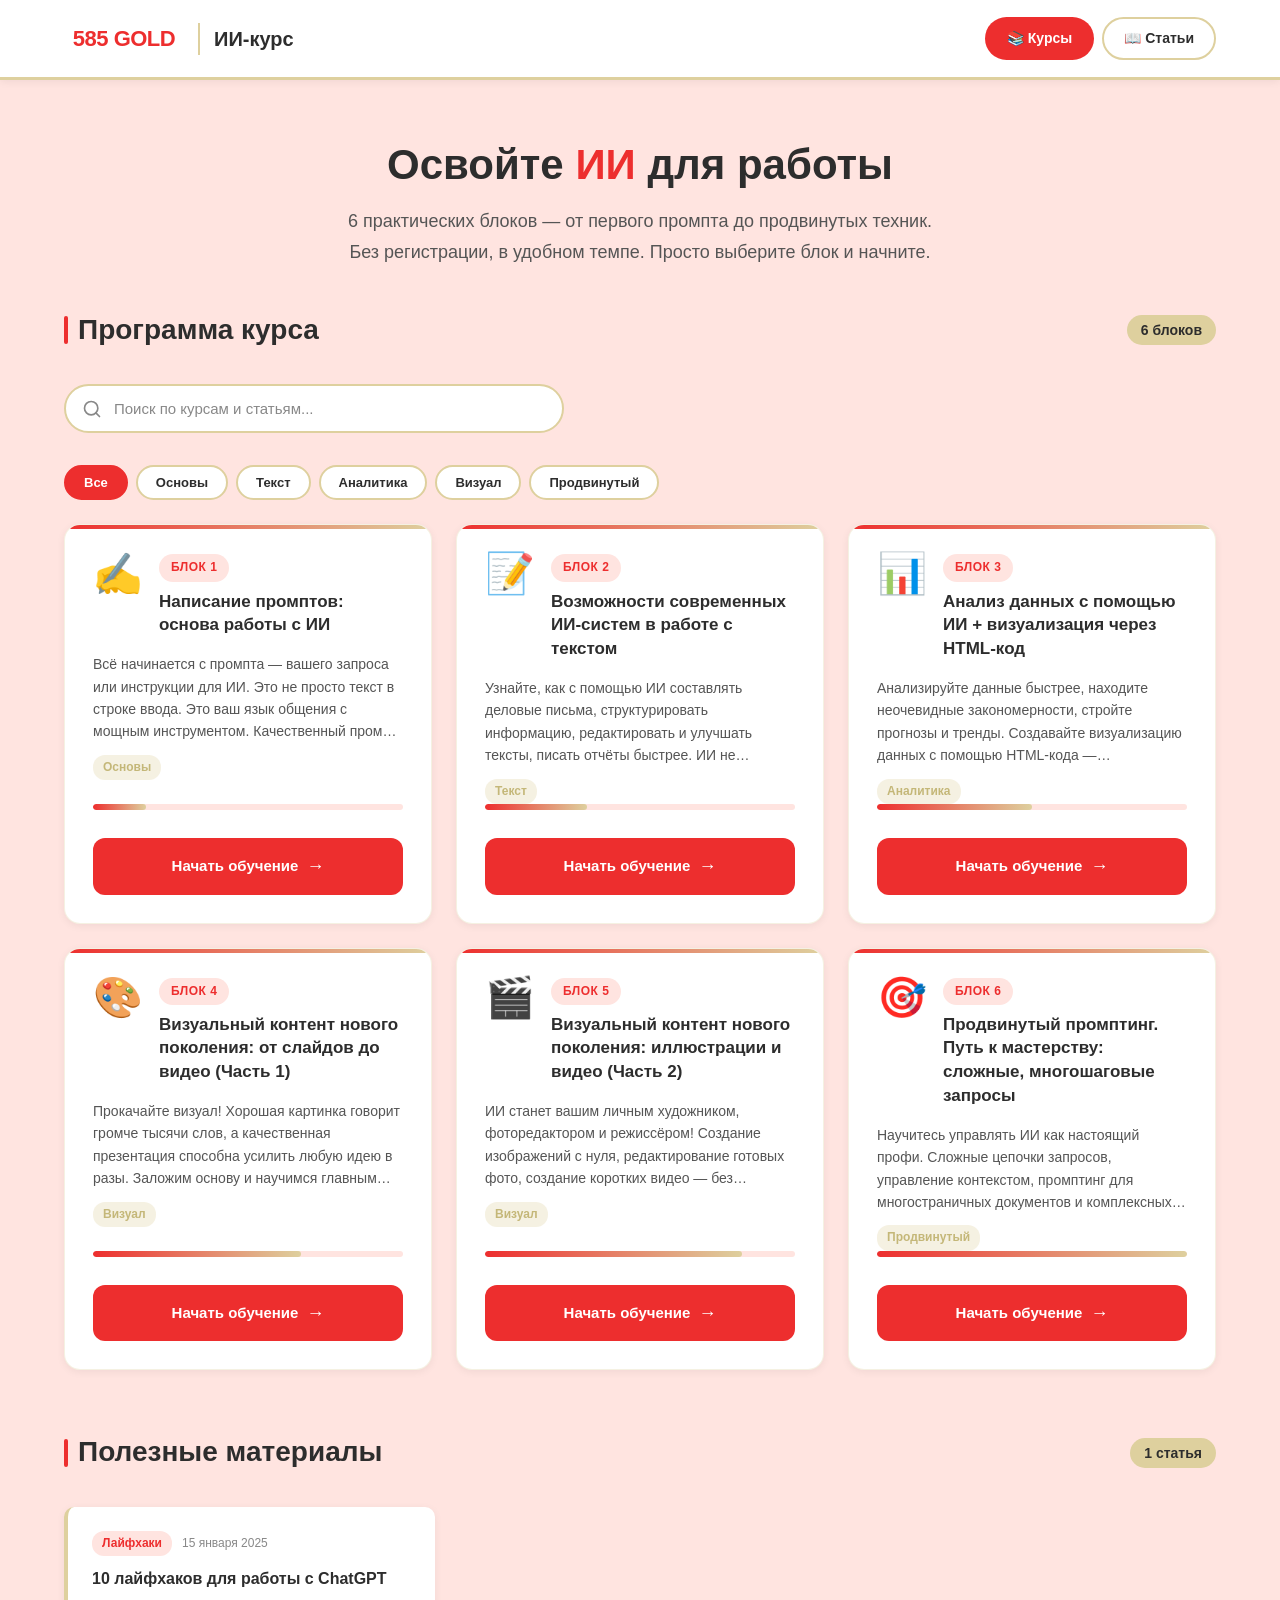
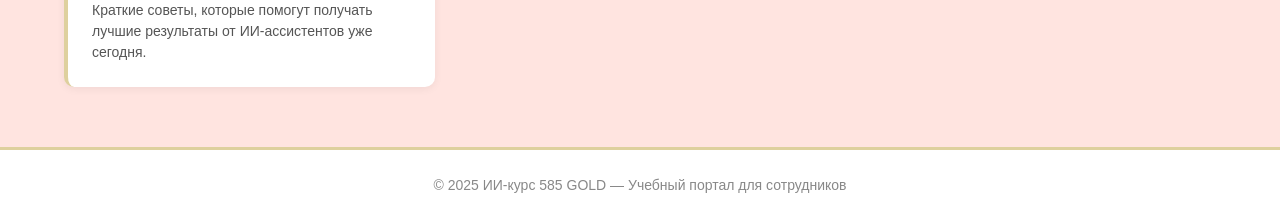
==== index.html @ 1e8fe243 "Add files via upload" ====
<!DOCTYPE html>
<html lang="ru">
<head>
    <meta charset="UTF-8">
    <meta name="viewport" content="width=device-width, initial-scale=1.0">
    <title>ИИ-курс 585 GOLD — Учебный портал</title>
    <meta name="description" content="Учебный портал по работе с ИИ для сотрудников 585 GOLD">
    <link rel="stylesheet" href="style.css">
    <link rel="icon" href="data:image/svg+xml,<svg xmlns=%22http://www.w3.org/2000/svg%22 viewBox=%220 0 100 100%22><text y=%22.9em%22 font-size=%2290%22>⭐</text></svg>">
</head>
<body>

    <header class="header">
        <div class="header-inner">
            <a href="index.html" class="logo-link">
                <div class="logo-placeholder">
                    <!-- Замени строку ниже на: <img src="assets/logo.svg" alt="585 GOLD" class="logo-img"> -->
                    <span class="logo-text-fallback">585 GOLD</span>
                </div>
                <span class="portal-title">ИИ-курс</span>
            </a>
            <nav class="header-nav">
                <a href="#courses" class="nav-btn nav-btn-courses">📚 Курсы</a>
                <a href="#articles" class="nav-btn nav-btn-articles">📖 Статьи</a>
            </nav>
        </div>
    </header>

    <section class="hero">
        <h1>Освойте <span class="accent">ИИ</span> для работы</h1>
        <p>6 практических блоков — от первого промпта до продвинутых техник. Без регистрации, в удобном темпе. Просто выберите блок и начните.</p>
    </section>

    <section class="section scroll-anchor" id="courses">
        <div class="section-header">
            <h2 class="section-title">Программа курса</h2>
            <span class="section-badge" id="coursesCount">6 блоков</span>
        </div>

        <div class="search-bar">
            <input type="text" class="search-input" id="searchInput" placeholder="Поиск по курсам и статьям..." autocomplete="off">
        </div>

        <div class="filter-buttons" id="filterButtons">
            <button class="filter-btn active" data-filter="all">Все</button>
            <button class="filter-btn" data-filter="Основы">Основы</button>
            <button class="filter-btn" data-filter="Текст">Текст</button>
            <button class="filter-btn" data-filter="Аналитика">Аналитика</button>
            <button class="filter-btn" data-filter="Визуал">Визуал</button>
            <button class="filter-btn" data-filter="Продвинутый">Продвинутый</button>
        </div>

        <div class="courses-grid" id="coursesGrid"></div>

        <div class="empty-state hidden" id="coursesEmpty">
            <div class="empty-state-icon">🔍</div>
            <p>Ничего не найдено. Попробуйте другой запрос.</p>
        </div>
    </section>

    <section class="section scroll-anchor" id="articles">
        <div class="section-header">
            <h2 class="section-title">Полезные материалы</h2>
            <span class="section-badge" id="articlesCount">0 статей</span>
        </div>

        <div class="articles-grid" id="articlesGrid"></div>

        <div class="empty-state" id="articlesEmpty">
            <div class="empty-state-icon">📖</div>
            <p>Скоро здесь появятся полезные статьи и материалы.</p>
        </div>
    </section>

    <footer class="footer">
        <div class="footer-inner">
            <p>© 2025 ИИ-курс 585 GOLD — Учебный портал для сотрудников</p>
        </div>
    </footer>

    <script src="script.js"></script>
</body>
</html>
---- style.css ----
:root {
    --accent: #ED2E2E;
    --accent-hover: #d42525;
    --bg-pink: #FFE4E0;
    --bg-pink-light: #FFF0EE;
    --gold: #DED09E;
    --gold-dark: #C4B778;
    --white: #FFFFFF;
    --text-dark: #2D2D2D;
    --text-medium: #555555;
    --text-light: #888888;
    --shadow-sm: 0 2px 8px rgba(0,0,0,0.06);
    --shadow-md: 0 4px 20px rgba(0,0,0,0.1);
    --shadow-lg: 0 8px 40px rgba(0,0,0,0.12);
    --radius: 16px;
    --radius-sm: 10px;
    --transition: 0.3s cubic-bezier(0.25, 0.46, 0.45, 0.94);
}

*, *::before, *::after { margin: 0; padding: 0; box-sizing: border-box; }
html { scroll-behavior: smooth; }

body {
    font-family: 'Segoe UI', -apple-system, BlinkMacSystemFont, 'Roboto', 'Helvetica Neue', Arial, sans-serif;
    background-color: var(--bg-pink);
    color: var(--text-dark);
    line-height: 1.6;
    min-height: 100vh;
}

/* === ШАПКА === */
.header {
    background: var(--white);
    border-bottom: 3px solid var(--gold);
    position: sticky;
    top: 0;
    z-index: 100;
    box-shadow: var(--shadow-sm);
}
.header-inner {
    max-width: 1200px;
    margin: 0 auto;
    padding: 16px 24px;
    display: flex;
    align-items: center;
    justify-content: space-between;
}
.logo-link {
    display: flex;
    align-items: center;
    gap: 14px;
    text-decoration: none;
    color: var(--text-dark);
}
.logo-placeholder {
    width: 120px;
    height: 45px;
    display: flex;
    align-items: center;
    justify-content: center;
}
.logo-img { max-width: 120px; max-height: 45px; object-fit: contain; }
.logo-text-fallback { font-size: 22px; font-weight: 800; color: var(--accent); letter-spacing: -0.5px; }
.portal-title {
    font-size: 20px;
    font-weight: 700;
    color: var(--text-dark);
    border-left: 2px solid var(--gold);
    padding-left: 14px;
}
.header-nav { display: flex; gap: 8px; }
.nav-btn {
    padding: 8px 20px;
    border-radius: 25px;
    text-decoration: none;
    font-size: 14px;
    font-weight: 600;
    transition: var(--transition);
    border: 2px solid transparent;
}
.nav-btn-courses { background: var(--accent); color: var(--white); }
.nav-btn-courses:hover { background: var(--accent-hover); }
.nav-btn-articles { background: transparent; color: var(--text-dark); border-color: var(--gold); }
.nav-btn-articles:hover { background: var(--gold); color: var(--text-dark); }
.back-link {
    color: var(--accent);
    text-decoration: none;
    font-weight: 600;
    font-size: 14px;
    transition: var(--transition);
    padding: 8px 16px;
    border-radius: 25px;
    border: 2px solid var(--accent);
}
.back-link:hover { background: var(--accent); color: var(--white); }

/* === ГЕРОЙ === */
.hero {
    text-align: center;
    padding: 60px 24px 40px;
    max-width: 800px;
    margin: 0 auto;
}
.hero h1 { font-size: 42px; font-weight: 800; color: var(--text-dark); margin-bottom: 16px; line-height: 1.2; }
.hero h1 .accent { color: var(--accent); }
.hero p { font-size: 18px; color: var(--text-medium); max-width: 600px; margin: 0 auto; line-height: 1.7; }

/* === СЕКЦИИ === */
.section { max-width: 1200px; margin: 0 auto; padding: 0 24px 60px; }
.section-header { display: flex; align-items: center; justify-content: space-between; margin-bottom: 32px; }
.section-title {
    font-size: 28px;
    font-weight: 700;
    color: var(--text-dark);
    display: flex;
    align-items: center;
    gap: 10px;
}
.section-title::before {
    content: '';
    display: inline-block;
    width: 4px;
    height: 28px;
    background: var(--accent);
    border-radius: 2px;
}
.section-badge {
    background: var(--gold);
    color: var(--text-dark);
    padding: 4px 14px;
    border-radius: 20px;
    font-size: 14px;
    font-weight: 600;
}

/* === ПОИСК === */
.search-bar { margin-bottom: 32px; }
.search-input {
    width: 100%;
    max-width: 500px;
    padding: 14px 20px 14px 48px;
    border: 2px solid var(--gold);
    border-radius: 30px;
    font-size: 15px;
    background: var(--white);
    color: var(--text-dark);
    outline: none;
    transition: var(--transition);
    background-image: url("data:image/svg+xml,%3Csvg xmlns='http://www.w3.org/2000/svg' width='20' height='20' viewBox='0 0 24 24' fill='none' stroke='%23888' stroke-width='2' stroke-linecap='round' stroke-linejoin='round'%3E%3Ccircle cx='11' cy='11' r='8'%3E%3C/circle%3E%3Cline x1='21' y1='21' x2='16.65' y2='16.65'%3E%3C/line%3E%3C/svg%3E");
    background-repeat: no-repeat;
    background-position: 16px center;
}
.search-input:focus { border-color: var(--accent); box-shadow: 0 0 0 4px rgba(237, 46, 46, 0.1); }
.search-input::placeholder { color: var(--text-light); }

/* === ФИЛЬТРЫ === */
.filter-buttons { display: flex; flex-wrap: wrap; gap: 8px; margin-bottom: 24px; }
.filter-btn {
    padding: 8px 18px;
    border-radius: 25px;
    border: 2px solid var(--gold);
    background: var(--white);
    color: var(--text-dark);
    font-size: 13px;
    font-weight: 600;
    cursor: pointer;
    transition: var(--transition);
}
.filter-btn:hover { background: var(--bg-pink-light); }
.filter-btn.active { background: var(--accent); color: var(--white); border-color: var(--accent); }

/* === СЕТКА КУРСОВ === */
.courses-grid {
    display: grid;
    grid-template-columns: repeat(auto-fill, minmax(350px, 1fr));
    gap: 24px;
}

/* === КАРТОЧКА КУРСА === */
.course-card {
    background: var(--white);
    border-radius: var(--radius);
    overflow: hidden;
    transition: var(--transition);
    box-shadow: var(--shadow-sm);
    display: flex;
    flex-direction: column;
    border: 1px solid rgba(222, 208, 158, 0.3);
    position: relative;
}
.course-card:hover { transform: translateY(-4px); box-shadow: var(--shadow-lg); }
.course-card::before {
    content: '';
    position: absolute;
    top: 0; left: 0; right: 0;
    height: 4px;
    background: linear-gradient(90deg, var(--accent), var(--gold));
}
.card-header { padding: 28px 28px 0; display: flex; align-items: flex-start; gap: 16px; }
.card-emoji { font-size: 40px; line-height: 1; flex-shrink: 0; }
.card-block-label {
    display: inline-block;
    background: var(--bg-pink);
    color: var(--accent);
    padding: 4px 12px;
    border-radius: 20px;
    font-size: 12px;
    font-weight: 700;
    text-transform: uppercase;
    letter-spacing: 0.5px;
    margin-bottom: 8px;
}
.card-title { font-size: 17px; font-weight: 700; color: var(--text-dark); line-height: 1.4; }
.card-body { padding: 16px 28px 0; flex-grow: 1; }
.card-description {
    font-size: 14px;
    color: var(--text-medium);
    line-height: 1.6;
    display: -webkit-box;
    -webkit-line-clamp: 4;
    line-clamp: 4;
    -webkit-box-orient: vertical;
    overflow: hidden;
}
.card-category {
    display: inline-block;
    margin-top: 12px;
    background: rgba(222, 208, 158, 0.3);
    color: var(--gold-dark);
    padding: 3px 10px;
    border-radius: 12px;
    font-size: 12px;
    font-weight: 600;
}
.card-footer { padding: 20px 28px 28px; }

/* === КНОПКА === */
.btn-primary {
    display: inline-flex;
    align-items: center;
    justify-content: center;
    gap: 8px;
    width: 100%;
    padding: 14px 24px;
    background: var(--accent);
    color: var(--white);
    text-decoration: none;
    border-radius: 12px;
    font-size: 15px;
    font-weight: 700;
    transition: var(--transition);
    border: none;
    cursor: pointer;
}
.btn-primary:hover { background: var(--accent-hover); transform: scale(1.02); }
.btn-primary::after { content: '→'; font-size: 18px; transition: var(--transition); }
.btn-primary:hover::after { transform: translateX(4px); }

/* === ПРОГРЕСС === */
.progress-track { padding: 0 28px 8px; }
.progress-bar-bg { height: 6px; background: var(--bg-pink); border-radius: 3px; overflow: hidden; }
.progress-bar-fill { height: 100%; background: linear-gradient(90deg, var(--accent), var(--gold)); border-radius: 3px; }

/* === СТАТЬИ === */
.articles-grid { display: grid; grid-template-columns: repeat(auto-fill, minmax(320px, 1fr)); gap: 20px; }
.article-card {
    background: var(--white);
    border-radius: var(--radius-sm);
    padding: 24px;
    transition: var(--transition);
    box-shadow: var(--shadow-sm);
    border-left: 4px solid var(--gold);
    text-decoration: none;
    color: inherit;
    display: block;
}
.article-card:hover { transform: translateY(-2px); box-shadow: var(--shadow-md); border-left-color: var(--accent); }
.article-card-meta { display: flex; align-items: center; gap: 10px; margin-bottom: 10px; }
.article-card-tag { background: var(--bg-pink); color: var(--accent); padding: 3px 10px; border-radius: 12px; font-size: 12px; font-weight: 600; }
.article-card-date { color: var(--text-light); font-size: 12px; }
.article-card-title { font-size: 16px; font-weight: 700; color: var(--text-dark); margin-bottom: 8px; }
.article-card-desc { font-size: 14px; color: var(--text-medium); line-height: 1.5; }

/* === ПУСТОЕ СОСТОЯНИЕ === */
.empty-state { text-align: center; padding: 60px 20px; color: var(--text-light); }
.empty-state-icon { font-size: 48px; margin-bottom: 16px; }
.empty-state p { font-size: 16px; }
.hidden { display: none; }

/* === СТРАНИЦА СТАТЬИ === */
.article-page { padding: 40px 24px 60px; }
.article-container {
    max-width: 760px;
    margin: 0 auto;
    background: var(--white);
    border-radius: var(--radius);
    padding: 48px;
    box-shadow: var(--shadow-md);
}
.article-meta { display: flex; align-items: center; gap: 12px; margin-bottom: 20px; }
.article-tag { background: var(--bg-pink); color: var(--accent); padding: 4px 14px; border-radius: 20px; font-size: 13px; font-weight: 600; }
.article-date { color: var(--text-light); font-size: 13px; }
.article-container h1 { font-size: 32px; font-weight: 800; color: var(--text-dark); margin-bottom: 24px; line-height: 1.3; }
.article-container h2 { font-size: 22px; font-weight: 700; color: var(--text-dark); margin-top: 32px; margin-bottom: 12px; }
.article-container p { font-size: 16px; color: var(--text-medium); line-height: 1.8; margin-bottom: 16px; }
.article-container blockquote {
    background: var(--bg-pink-light);
    border-left: 4px solid var(--accent);
    padding: 20px 24px;
    border-radius: 0 var(--radius-sm) var(--radius-sm) 0;
    margin: 24px 0;
    font-size: 15px;
    line-height: 1.7;
}
.article-cta { margin-top: 40px; text-align: center; }
.article-cta .btn-primary { width: auto; padding: 14px 40px; }

/* === ФУТЕР === */
.footer { background: var(--white); border-top: 3px solid var(--gold); padding: 24px; text-align: center; }
.footer-inner { max-width: 1200px; margin: 0 auto; }
.footer p { color: var(--text-light); font-size: 14px; }

/* === АНИМАЦИИ === */
@keyframes fadeInUp {
    from { opacity: 0; transform: translateY(20px); }
    to { opacity: 1; transform: translateY(0); }
}
.course-card, .article-card { animation: fadeInUp 0.5s ease forwards; opacity: 0; }
.course-card:nth-child(1) { animation-delay: 0.05s; }
.course-card:nth-child(2) { animation-delay: 0.1s; }
.course-card:nth-child(3) { animation-delay: 0.15s; }
.course-card:nth-child(4) { animation-delay: 0.2s; }
.course-card:nth-child(5) { animation-delay: 0.25s; }
.course-card:nth-child(6) { animation-delay: 0.3s; }

/* === АДАПТИВ === */
@media (max-width: 768px) {
    .header-inner { flex-direction: column; gap: 12px; }
    .header-nav { width: 100%; justify-content: center; }
    .hero { padding: 40px 20px 30px; }
    .hero h1 { font-size: 28px; }
    .hero p { font-size: 16px; }
    .section-header { flex-direction: column; align-items: flex-start; gap: 8px; }
    .courses-grid { grid-template-columns: 1fr; }
    .articles-grid { grid-template-columns: 1fr; }
    .search-input { max-width: 100%; }
    .article-container { padding: 24px; }
    .article-container h1 { font-size: 24px; }
    .portal-title { font-size: 16px; }
    .section-title { font-size: 22px; }
}
@media (max-width: 400px) {
    .card-header { padding: 20px 20px 0; }
    .card-body { padding: 12px 20px 0; }
    .card-footer { padding: 16px 20px 20px; }
    .progress-track { padding: 0 20px 8px; }
}

.scroll-anchor { scroll-margin-top: 100px; }
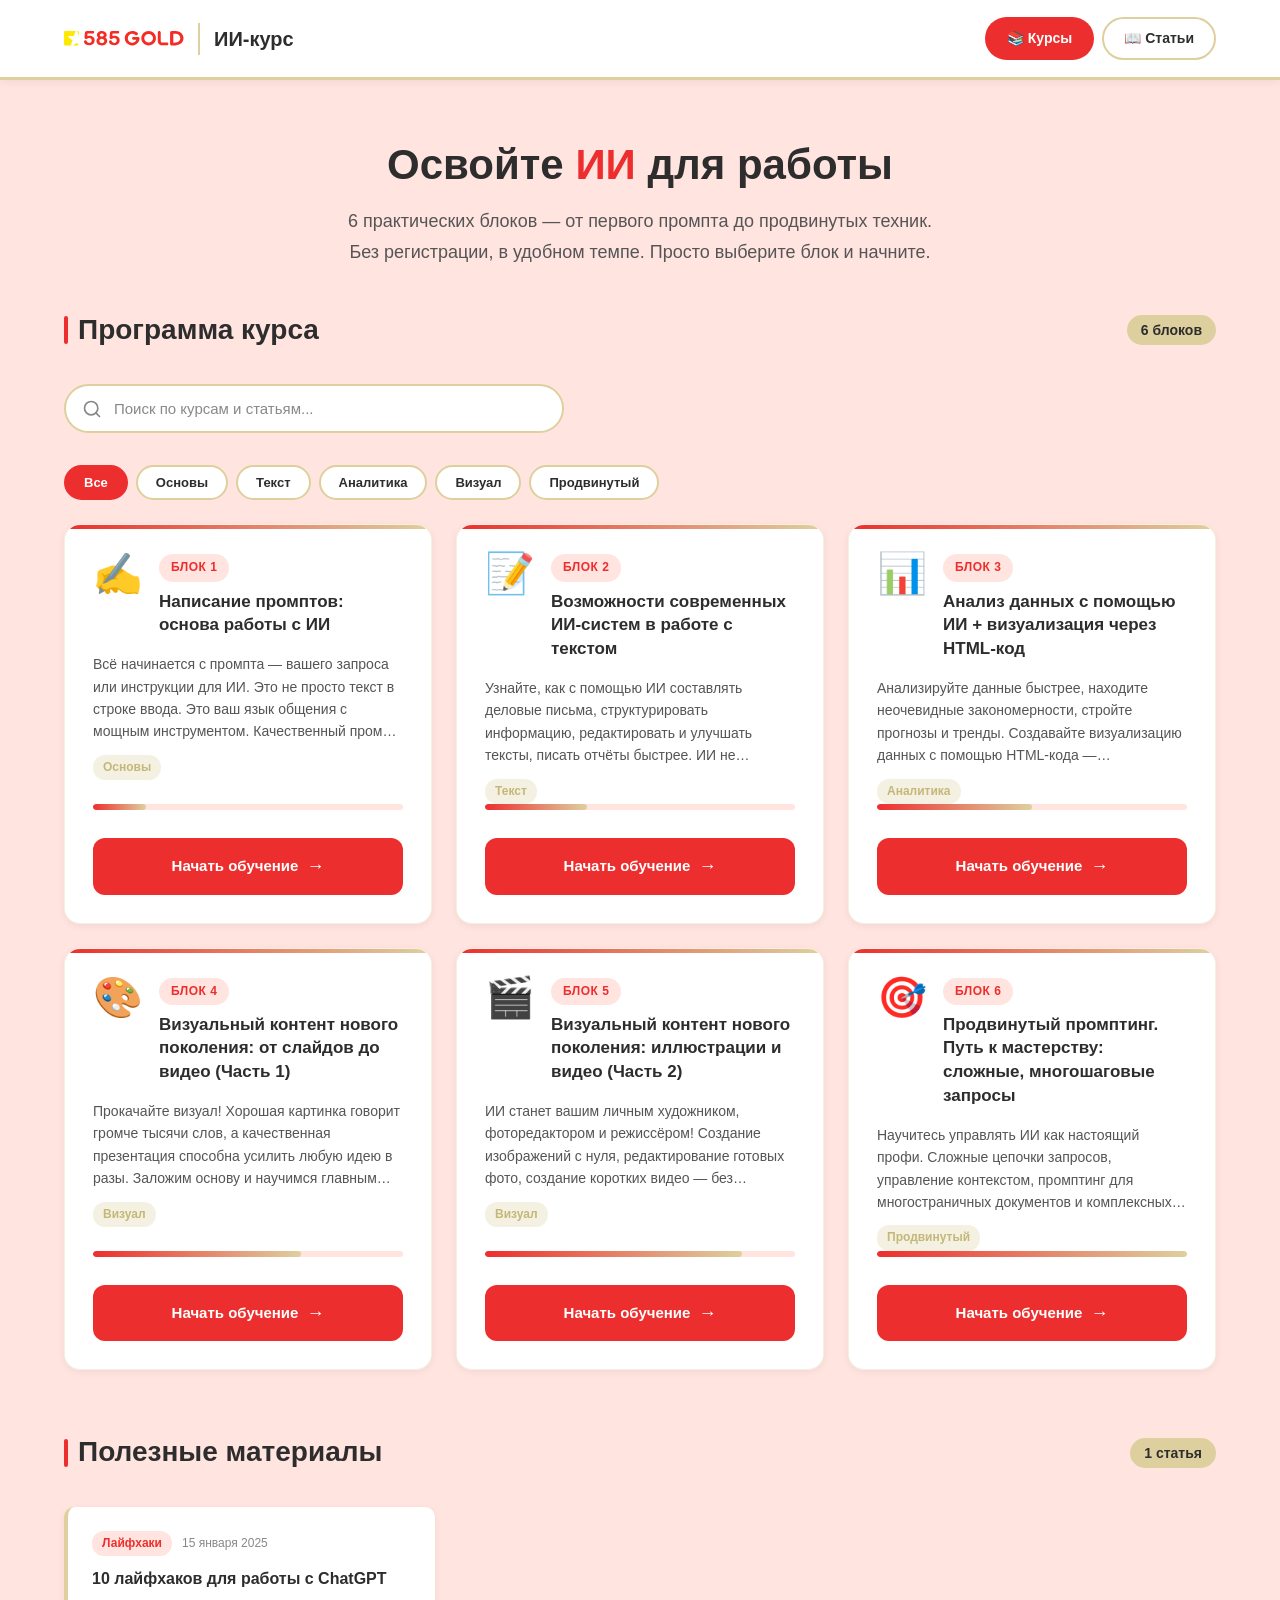
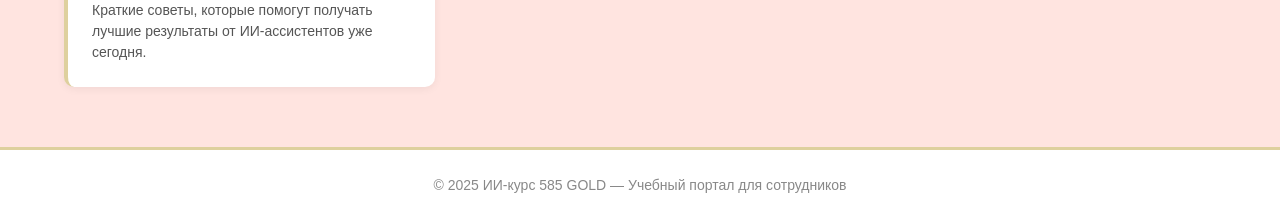
==== commit de2ca40c: "update" ====
--- a/index.html
+++ b/index.html
@@ -1,83 +1,84 @@
-<!DOCTYPE html>
-<html lang="ru">
-<head>
-    <meta charset="UTF-8">
-    <meta name="viewport" content="width=device-width, initial-scale=1.0">
-    <title>ИИ-курс 585 GOLD — Учебный портал</title>
-    <meta name="description" content="Учебный портал по работе с ИИ для сотрудников 585 GOLD">
-    <link rel="stylesheet" href="style.css">
-    <link rel="icon" href="data:image/svg+xml,<svg xmlns=%22http://www.w3.org/2000/svg%22 viewBox=%220 0 100 100%22><text y=%22.9em%22 font-size=%2290%22>⭐</text></svg>">
-</head>
-<body>
-
-    <header class="header">
-        <div class="header-inner">
-            <a href="index.html" class="logo-link">
-                <div class="logo-placeholder">
-                    <!-- Замени строку ниже на: <img src="assets/logo.svg" alt="585 GOLD" class="logo-img"> -->
-                    <span class="logo-text-fallback">585 GOLD</span>
-                </div>
-                <span class="portal-title">ИИ-курс</span>
-            </a>
-            <nav class="header-nav">
-                <a href="#courses" class="nav-btn nav-btn-courses">📚 Курсы</a>
-                <a href="#articles" class="nav-btn nav-btn-articles">📖 Статьи</a>
-            </nav>
-        </div>
-    </header>
-
-    <section class="hero">
-        <h1>Освойте <span class="accent">ИИ</span> для работы</h1>
-        <p>6 практических блоков — от первого промпта до продвинутых техник. Без регистрации, в удобном темпе. Просто выберите блок и начните.</p>
-    </section>
-
-    <section class="section scroll-anchor" id="courses">
-        <div class="section-header">
-            <h2 class="section-title">Программа курса</h2>
-            <span class="section-badge" id="coursesCount">6 блоков</span>
-        </div>
-
-        <div class="search-bar">
-            <input type="text" class="search-input" id="searchInput" placeholder="Поиск по курсам и статьям..." autocomplete="off">
-        </div>
-
-        <div class="filter-buttons" id="filterButtons">
-            <button class="filter-btn active" data-filter="all">Все</button>
-            <button class="filter-btn" data-filter="Основы">Основы</button>
-            <button class="filter-btn" data-filter="Текст">Текст</button>
-            <button class="filter-btn" data-filter="Аналитика">Аналитика</button>
-            <button class="filter-btn" data-filter="Визуал">Визуал</button>
-            <button class="filter-btn" data-filter="Продвинутый">Продвинутый</button>
-        </div>
-
-        <div class="courses-grid" id="coursesGrid"></div>
-
-        <div class="empty-state hidden" id="coursesEmpty">
-            <div class="empty-state-icon">🔍</div>
-            <p>Ничего не найдено. Попробуйте другой запрос.</p>
-        </div>
-    </section>
-
-    <section class="section scroll-anchor" id="articles">
-        <div class="section-header">
-            <h2 class="section-title">Полезные материалы</h2>
-            <span class="section-badge" id="articlesCount">0 статей</span>
-        </div>
-
-        <div class="articles-grid" id="articlesGrid"></div>
-
-        <div class="empty-state" id="articlesEmpty">
-            <div class="empty-state-icon">📖</div>
-            <p>Скоро здесь появятся полезные статьи и материалы.</p>
-        </div>
-    </section>
-
-    <footer class="footer">
-        <div class="footer-inner">
-            <p>© 2025 ИИ-курс 585 GOLD — Учебный портал для сотрудников</p>
-        </div>
-    </footer>
-
-    <script src="script.js"></script>
-</body>
+<!DOCTYPE html>
+<html lang="ru">
+<head>
+    <meta charset="UTF-8">
+    <meta name="viewport" content="width=device-width, initial-scale=1.0">
+    <title>ИИ-курс 585 GOLD — Учебный портал</title>
+    <meta name="description" content="Учебный портал по работе с ИИ для сотрудников 585 GOLD">
+    <link rel="stylesheet" href="style.css">
+    <link rel="icon" href="data:image/svg+xml,<svg xmlns=%22http://www.w3.org/2000/svg%22 viewBox=%220 0 100 100%22><text y=%22.9em%22 font-size=%2290%22>⭐</text></svg>">
+</head>
+<body>
+
+    <header class="header">
+        <div class="header-inner">
+            <a href="index.html" class="logo-link">
+                <div class="logo-placeholder">
+    <img src="assets/logo.svg" alt="585 GOLD" class="logo-img">
+</div>
+                <span class="portal-title">ИИ-курс</span>
+            </a>
+            <nav class="header-nav">
+                <a href="#courses" class="nav-btn nav-btn-courses">📚 Курсы</a>
+                <a href="#articles" class="nav-btn nav-btn-articles">📖 Статьи</a>
+            </nav>
+        </div>
+    </header>
+
+    <section class="hero">
+        <h1>Освойте <span class="accent">ИИ</span> для работы</h1>
+        <p>6 практических блоков — от первого промпта до продвинутых техник. Без регистрации, в удобном темпе. Просто выберите блок и начните.</p>
+    </section>
+
+    <section class="section scroll-anchor" id="courses">
+        <div class="section-header">
+            <h2 class="section-title">Программа курса</h2>
+            <span class="section-badge" id="coursesCount">6 блоков</span>
+        </div>
+
+        <div class="search-bar">
+            <input type="text" class="search-input" id="searchInput" placeholder="Поиск по курсам и статьям..." autocomplete="off">
+        </div>
+
+        <div class="filter-buttons" id="filterButtons">
+            <button class="filter-btn active" data-filter="all">Все</button>
+            <button class="filter-btn" data-filter="Основы">Основы</button>
+            <button class="filter-btn" data-filter="Текст">Текст</button>
+            <button class="filter-btn" data-filter="Аналитика">Аналитика</button>
+            <button class="filter-btn" data-filter="Визуал">Визуал</button>
+            <button class="filter-btn" data-filter="Продвинутый">Продвинутый</button>
+        </div>
+
+        <div class="courses-grid" id="coursesGrid"></div>
+
+        <div class="empty-state hidden" id="coursesEmpty">
+            <div class="empty-state-icon">🔍</div>
+            <p>Ничего не найдено. Попробуйте другой запрос.</p>
+        </div>
+    </section>
+
+    <section class="section scroll-anchor" id="articles">
+        <div class="section-header">
+            <h2 class="section-title">Полезные материалы</h2>
+            <span class="section-badge" id="articlesCount">0 статей</span>
+        </div>
+
+        <div class="articles-grid" id="articlesGrid"></div>
+
+        <div class="empty-state" id="articlesEmpty">
+            <div class="empty-state-icon">📖</div>
+            <p>Скоро здесь появятся полезные статьи и материалы.</p>
+        </div>
+    </section>
+
+    <footer class="footer">
+        <div class="footer-inner">
+            <p>© 2025 ИИ-курс 585 GOLD — Учебный портал для сотрудников</p>
+        </div>
+    </footer>
+
+    <script src="script.js"></script>
+    <script data-goatcounter="https://585gold.goatcounter.com/count"
+        async src="//gc.zgo.at/count.js"></script>
+</body>
 </html>
--- a/style.css
+++ b/style.css
@@ -1,359 +1,359 @@
-:root {
-    --accent: #ED2E2E;
-    --accent-hover: #d42525;
-    --bg-pink: #FFE4E0;
-    --bg-pink-light: #FFF0EE;
-    --gold: #DED09E;
-    --gold-dark: #C4B778;
-    --white: #FFFFFF;
-    --text-dark: #2D2D2D;
-    --text-medium: #555555;
-    --text-light: #888888;
-    --shadow-sm: 0 2px 8px rgba(0,0,0,0.06);
-    --shadow-md: 0 4px 20px rgba(0,0,0,0.1);
-    --shadow-lg: 0 8px 40px rgba(0,0,0,0.12);
-    --radius: 16px;
-    --radius-sm: 10px;
-    --transition: 0.3s cubic-bezier(0.25, 0.46, 0.45, 0.94);
-}
-
-*, *::before, *::after { margin: 0; padding: 0; box-sizing: border-box; }
-html { scroll-behavior: smooth; }
-
-body {
-    font-family: 'Segoe UI', -apple-system, BlinkMacSystemFont, 'Roboto', 'Helvetica Neue', Arial, sans-serif;
-    background-color: var(--bg-pink);
-    color: var(--text-dark);
-    line-height: 1.6;
-    min-height: 100vh;
-}
-
-/* === ШАПКА === */
-.header {
-    background: var(--white);
-    border-bottom: 3px solid var(--gold);
-    position: sticky;
-    top: 0;
-    z-index: 100;
-    box-shadow: var(--shadow-sm);
-}
-.header-inner {
-    max-width: 1200px;
-    margin: 0 auto;
-    padding: 16px 24px;
-    display: flex;
-    align-items: center;
-    justify-content: space-between;
-}
-.logo-link {
-    display: flex;
-    align-items: center;
-    gap: 14px;
-    text-decoration: none;
-    color: var(--text-dark);
-}
-.logo-placeholder {
-    width: 120px;
-    height: 45px;
-    display: flex;
-    align-items: center;
-    justify-content: center;
-}
-.logo-img { max-width: 120px; max-height: 45px; object-fit: contain; }
-.logo-text-fallback { font-size: 22px; font-weight: 800; color: var(--accent); letter-spacing: -0.5px; }
-.portal-title {
-    font-size: 20px;
-    font-weight: 700;
-    color: var(--text-dark);
-    border-left: 2px solid var(--gold);
-    padding-left: 14px;
-}
-.header-nav { display: flex; gap: 8px; }
-.nav-btn {
-    padding: 8px 20px;
-    border-radius: 25px;
-    text-decoration: none;
-    font-size: 14px;
-    font-weight: 600;
-    transition: var(--transition);
-    border: 2px solid transparent;
-}
-.nav-btn-courses { background: var(--accent); color: var(--white); }
-.nav-btn-courses:hover { background: var(--accent-hover); }
-.nav-btn-articles { background: transparent; color: var(--text-dark); border-color: var(--gold); }
-.nav-btn-articles:hover { background: var(--gold); color: var(--text-dark); }
-.back-link {
-    color: var(--accent);
-    text-decoration: none;
-    font-weight: 600;
-    font-size: 14px;
-    transition: var(--transition);
-    padding: 8px 16px;
-    border-radius: 25px;
-    border: 2px solid var(--accent);
-}
-.back-link:hover { background: var(--accent); color: var(--white); }
-
-/* === ГЕРОЙ === */
-.hero {
-    text-align: center;
-    padding: 60px 24px 40px;
-    max-width: 800px;
-    margin: 0 auto;
-}
-.hero h1 { font-size: 42px; font-weight: 800; color: var(--text-dark); margin-bottom: 16px; line-height: 1.2; }
-.hero h1 .accent { color: var(--accent); }
-.hero p { font-size: 18px; color: var(--text-medium); max-width: 600px; margin: 0 auto; line-height: 1.7; }
-
-/* === СЕКЦИИ === */
-.section { max-width: 1200px; margin: 0 auto; padding: 0 24px 60px; }
-.section-header { display: flex; align-items: center; justify-content: space-between; margin-bottom: 32px; }
-.section-title {
-    font-size: 28px;
-    font-weight: 700;
-    color: var(--text-dark);
-    display: flex;
-    align-items: center;
-    gap: 10px;
-}
-.section-title::before {
-    content: '';
-    display: inline-block;
-    width: 4px;
-    height: 28px;
-    background: var(--accent);
-    border-radius: 2px;
-}
-.section-badge {
-    background: var(--gold);
-    color: var(--text-dark);
-    padding: 4px 14px;
-    border-radius: 20px;
-    font-size: 14px;
-    font-weight: 600;
-}
-
-/* === ПОИСК === */
-.search-bar { margin-bottom: 32px; }
-.search-input {
-    width: 100%;
-    max-width: 500px;
-    padding: 14px 20px 14px 48px;
-    border: 2px solid var(--gold);
-    border-radius: 30px;
-    font-size: 15px;
-    background: var(--white);
-    color: var(--text-dark);
-    outline: none;
-    transition: var(--transition);
-    background-image: url("data:image/svg+xml,%3Csvg xmlns='http://www.w3.org/2000/svg' width='20' height='20' viewBox='0 0 24 24' fill='none' stroke='%23888' stroke-width='2' stroke-linecap='round' stroke-linejoin='round'%3E%3Ccircle cx='11' cy='11' r='8'%3E%3C/circle%3E%3Cline x1='21' y1='21' x2='16.65' y2='16.65'%3E%3C/line%3E%3C/svg%3E");
-    background-repeat: no-repeat;
-    background-position: 16px center;
-}
-.search-input:focus { border-color: var(--accent); box-shadow: 0 0 0 4px rgba(237, 46, 46, 0.1); }
-.search-input::placeholder { color: var(--text-light); }
-
-/* === ФИЛЬТРЫ === */
-.filter-buttons { display: flex; flex-wrap: wrap; gap: 8px; margin-bottom: 24px; }
-.filter-btn {
-    padding: 8px 18px;
-    border-radius: 25px;
-    border: 2px solid var(--gold);
-    background: var(--white);
-    color: var(--text-dark);
-    font-size: 13px;
-    font-weight: 600;
-    cursor: pointer;
-    transition: var(--transition);
-}
-.filter-btn:hover { background: var(--bg-pink-light); }
-.filter-btn.active { background: var(--accent); color: var(--white); border-color: var(--accent); }
-
-/* === СЕТКА КУРСОВ === */
-.courses-grid {
-    display: grid;
-    grid-template-columns: repeat(auto-fill, minmax(350px, 1fr));
-    gap: 24px;
-}
-
-/* === КАРТОЧКА КУРСА === */
-.course-card {
-    background: var(--white);
-    border-radius: var(--radius);
-    overflow: hidden;
-    transition: var(--transition);
-    box-shadow: var(--shadow-sm);
-    display: flex;
-    flex-direction: column;
-    border: 1px solid rgba(222, 208, 158, 0.3);
-    position: relative;
-}
-.course-card:hover { transform: translateY(-4px); box-shadow: var(--shadow-lg); }
-.course-card::before {
-    content: '';
-    position: absolute;
-    top: 0; left: 0; right: 0;
-    height: 4px;
-    background: linear-gradient(90deg, var(--accent), var(--gold));
-}
-.card-header { padding: 28px 28px 0; display: flex; align-items: flex-start; gap: 16px; }
-.card-emoji { font-size: 40px; line-height: 1; flex-shrink: 0; }
-.card-block-label {
-    display: inline-block;
-    background: var(--bg-pink);
-    color: var(--accent);
-    padding: 4px 12px;
-    border-radius: 20px;
-    font-size: 12px;
-    font-weight: 700;
-    text-transform: uppercase;
-    letter-spacing: 0.5px;
-    margin-bottom: 8px;
-}
-.card-title { font-size: 17px; font-weight: 700; color: var(--text-dark); line-height: 1.4; }
-.card-body { padding: 16px 28px 0; flex-grow: 1; }
-.card-description {
-    font-size: 14px;
-    color: var(--text-medium);
-    line-height: 1.6;
-    display: -webkit-box;
-    -webkit-line-clamp: 4;
-    line-clamp: 4;
-    -webkit-box-orient: vertical;
-    overflow: hidden;
-}
-.card-category {
-    display: inline-block;
-    margin-top: 12px;
-    background: rgba(222, 208, 158, 0.3);
-    color: var(--gold-dark);
-    padding: 3px 10px;
-    border-radius: 12px;
-    font-size: 12px;
-    font-weight: 600;
-}
-.card-footer { padding: 20px 28px 28px; }
-
-/* === КНОПКА === */
-.btn-primary {
-    display: inline-flex;
-    align-items: center;
-    justify-content: center;
-    gap: 8px;
-    width: 100%;
-    padding: 14px 24px;
-    background: var(--accent);
-    color: var(--white);
-    text-decoration: none;
-    border-radius: 12px;
-    font-size: 15px;
-    font-weight: 700;
-    transition: var(--transition);
-    border: none;
-    cursor: pointer;
-}
-.btn-primary:hover { background: var(--accent-hover); transform: scale(1.02); }
-.btn-primary::after { content: '→'; font-size: 18px; transition: var(--transition); }
-.btn-primary:hover::after { transform: translateX(4px); }
-
-/* === ПРОГРЕСС === */
-.progress-track { padding: 0 28px 8px; }
-.progress-bar-bg { height: 6px; background: var(--bg-pink); border-radius: 3px; overflow: hidden; }
-.progress-bar-fill { height: 100%; background: linear-gradient(90deg, var(--accent), var(--gold)); border-radius: 3px; }
-
-/* === СТАТЬИ === */
-.articles-grid { display: grid; grid-template-columns: repeat(auto-fill, minmax(320px, 1fr)); gap: 20px; }
-.article-card {
-    background: var(--white);
-    border-radius: var(--radius-sm);
-    padding: 24px;
-    transition: var(--transition);
-    box-shadow: var(--shadow-sm);
-    border-left: 4px solid var(--gold);
-    text-decoration: none;
-    color: inherit;
-    display: block;
-}
-.article-card:hover { transform: translateY(-2px); box-shadow: var(--shadow-md); border-left-color: var(--accent); }
-.article-card-meta { display: flex; align-items: center; gap: 10px; margin-bottom: 10px; }
-.article-card-tag { background: var(--bg-pink); color: var(--accent); padding: 3px 10px; border-radius: 12px; font-size: 12px; font-weight: 600; }
-.article-card-date { color: var(--text-light); font-size: 12px; }
-.article-card-title { font-size: 16px; font-weight: 700; color: var(--text-dark); margin-bottom: 8px; }
-.article-card-desc { font-size: 14px; color: var(--text-medium); line-height: 1.5; }
-
-/* === ПУСТОЕ СОСТОЯНИЕ === */
-.empty-state { text-align: center; padding: 60px 20px; color: var(--text-light); }
-.empty-state-icon { font-size: 48px; margin-bottom: 16px; }
-.empty-state p { font-size: 16px; }
-.hidden { display: none; }
-
-/* === СТРАНИЦА СТАТЬИ === */
-.article-page { padding: 40px 24px 60px; }
-.article-container {
-    max-width: 760px;
-    margin: 0 auto;
-    background: var(--white);
-    border-radius: var(--radius);
-    padding: 48px;
-    box-shadow: var(--shadow-md);
-}
-.article-meta { display: flex; align-items: center; gap: 12px; margin-bottom: 20px; }
-.article-tag { background: var(--bg-pink); color: var(--accent); padding: 4px 14px; border-radius: 20px; font-size: 13px; font-weight: 600; }
-.article-date { color: var(--text-light); font-size: 13px; }
-.article-container h1 { font-size: 32px; font-weight: 800; color: var(--text-dark); margin-bottom: 24px; line-height: 1.3; }
-.article-container h2 { font-size: 22px; font-weight: 700; color: var(--text-dark); margin-top: 32px; margin-bottom: 12px; }
-.article-container p { font-size: 16px; color: var(--text-medium); line-height: 1.8; margin-bottom: 16px; }
-.article-container blockquote {
-    background: var(--bg-pink-light);
-    border-left: 4px solid var(--accent);
-    padding: 20px 24px;
-    border-radius: 0 var(--radius-sm) var(--radius-sm) 0;
-    margin: 24px 0;
-    font-size: 15px;
-    line-height: 1.7;
-}
-.article-cta { margin-top: 40px; text-align: center; }
-.article-cta .btn-primary { width: auto; padding: 14px 40px; }
-
-/* === ФУТЕР === */
-.footer { background: var(--white); border-top: 3px solid var(--gold); padding: 24px; text-align: center; }
-.footer-inner { max-width: 1200px; margin: 0 auto; }
-.footer p { color: var(--text-light); font-size: 14px; }
-
-/* === АНИМАЦИИ === */
-@keyframes fadeInUp {
-    from { opacity: 0; transform: translateY(20px); }
-    to { opacity: 1; transform: translateY(0); }
-}
-.course-card, .article-card { animation: fadeInUp 0.5s ease forwards; opacity: 0; }
-.course-card:nth-child(1) { animation-delay: 0.05s; }
-.course-card:nth-child(2) { animation-delay: 0.1s; }
-.course-card:nth-child(3) { animation-delay: 0.15s; }
-.course-card:nth-child(4) { animation-delay: 0.2s; }
-.course-card:nth-child(5) { animation-delay: 0.25s; }
-.course-card:nth-child(6) { animation-delay: 0.3s; }
-
-/* === АДАПТИВ === */
-@media (max-width: 768px) {
-    .header-inner { flex-direction: column; gap: 12px; }
-    .header-nav { width: 100%; justify-content: center; }
-    .hero { padding: 40px 20px 30px; }
-    .hero h1 { font-size: 28px; }
-    .hero p { font-size: 16px; }
-    .section-header { flex-direction: column; align-items: flex-start; gap: 8px; }
-    .courses-grid { grid-template-columns: 1fr; }
-    .articles-grid { grid-template-columns: 1fr; }
-    .search-input { max-width: 100%; }
-    .article-container { padding: 24px; }
-    .article-container h1 { font-size: 24px; }
-    .portal-title { font-size: 16px; }
-    .section-title { font-size: 22px; }
-}
-@media (max-width: 400px) {
-    .card-header { padding: 20px 20px 0; }
-    .card-body { padding: 12px 20px 0; }
-    .card-footer { padding: 16px 20px 20px; }
-    .progress-track { padding: 0 20px 8px; }
-}
-
+:root {
+    --accent: #ED2E2E;
+    --accent-hover: #d42525;
+    --bg-pink: #FFE4E0;
+    --bg-pink-light: #FFF0EE;
+    --gold: #DED09E;
+    --gold-dark: #C4B778;
+    --white: #FFFFFF;
+    --text-dark: #2D2D2D;
+    --text-medium: #555555;
+    --text-light: #888888;
+    --shadow-sm: 0 2px 8px rgba(0,0,0,0.06);
+    --shadow-md: 0 4px 20px rgba(0,0,0,0.1);
+    --shadow-lg: 0 8px 40px rgba(0,0,0,0.12);
+    --radius: 16px;
+    --radius-sm: 10px;
+    --transition: 0.3s cubic-bezier(0.25, 0.46, 0.45, 0.94);
+}
+
+*, *::before, *::after { margin: 0; padding: 0; box-sizing: border-box; }
+html { scroll-behavior: smooth; }
+
+body {
+    font-family: 'Segoe UI', -apple-system, BlinkMacSystemFont, 'Roboto', 'Helvetica Neue', Arial, sans-serif;
+    background-color: var(--bg-pink);
+    color: var(--text-dark);
+    line-height: 1.6;
+    min-height: 100vh;
+}
+
+/* === ШАПКА === */
+.header {
+    background: var(--white);
+    border-bottom: 3px solid var(--gold);
+    position: sticky;
+    top: 0;
+    z-index: 100;
+    box-shadow: var(--shadow-sm);
+}
+.header-inner {
+    max-width: 1200px;
+    margin: 0 auto;
+    padding: 16px 24px;
+    display: flex;
+    align-items: center;
+    justify-content: space-between;
+}
+.logo-link {
+    display: flex;
+    align-items: center;
+    gap: 14px;
+    text-decoration: none;
+    color: var(--text-dark);
+}
+.logo-placeholder {
+    width: 120px;
+    height: 45px;
+    display: flex;
+    align-items: center;
+    justify-content: center;
+}
+.logo-img { max-width: 120px; max-height: 45px; object-fit: contain; }
+.logo-text-fallback { font-size: 22px; font-weight: 800; color: var(--accent); letter-spacing: -0.5px; }
+.portal-title {
+    font-size: 20px;
+    font-weight: 700;
+    color: var(--text-dark);
+    border-left: 2px solid var(--gold);
+    padding-left: 14px;
+}
+.header-nav { display: flex; gap: 8px; }
+.nav-btn {
+    padding: 8px 20px;
+    border-radius: 25px;
+    text-decoration: none;
+    font-size: 14px;
+    font-weight: 600;
+    transition: var(--transition);
+    border: 2px solid transparent;
+}
+.nav-btn-courses { background: var(--accent); color: var(--white); }
+.nav-btn-courses:hover { background: var(--accent-hover); }
+.nav-btn-articles { background: transparent; color: var(--text-dark); border-color: var(--gold); }
+.nav-btn-articles:hover { background: var(--gold); color: var(--text-dark); }
+.back-link {
+    color: var(--accent);
+    text-decoration: none;
+    font-weight: 600;
+    font-size: 14px;
+    transition: var(--transition);
+    padding: 8px 16px;
+    border-radius: 25px;
+    border: 2px solid var(--accent);
+}
+.back-link:hover { background: var(--accent); color: var(--white); }
+
+/* === ГЕРОЙ === */
+.hero {
+    text-align: center;
+    padding: 60px 24px 40px;
+    max-width: 800px;
+    margin: 0 auto;
+}
+.hero h1 { font-size: 42px; font-weight: 800; color: var(--text-dark); margin-bottom: 16px; line-height: 1.2; }
+.hero h1 .accent { color: var(--accent); }
+.hero p { font-size: 18px; color: var(--text-medium); max-width: 600px; margin: 0 auto; line-height: 1.7; }
+
+/* === СЕКЦИИ === */
+.section { max-width: 1200px; margin: 0 auto; padding: 0 24px 60px; }
+.section-header { display: flex; align-items: center; justify-content: space-between; margin-bottom: 32px; }
+.section-title {
+    font-size: 28px;
+    font-weight: 700;
+    color: var(--text-dark);
+    display: flex;
+    align-items: center;
+    gap: 10px;
+}
+.section-title::before {
+    content: '';
+    display: inline-block;
+    width: 4px;
+    height: 28px;
+    background: var(--accent);
+    border-radius: 2px;
+}
+.section-badge {
+    background: var(--gold);
+    color: var(--text-dark);
+    padding: 4px 14px;
+    border-radius: 20px;
+    font-size: 14px;
+    font-weight: 600;
+}
+
+/* === ПОИСК === */
+.search-bar { margin-bottom: 32px; }
+.search-input {
+    width: 100%;
+    max-width: 500px;
+    padding: 14px 20px 14px 48px;
+    border: 2px solid var(--gold);
+    border-radius: 30px;
+    font-size: 15px;
+    background: var(--white);
+    color: var(--text-dark);
+    outline: none;
+    transition: var(--transition);
+    background-image: url("data:image/svg+xml,%3Csvg xmlns='http://www.w3.org/2000/svg' width='20' height='20' viewBox='0 0 24 24' fill='none' stroke='%23888' stroke-width='2' stroke-linecap='round' stroke-linejoin='round'%3E%3Ccircle cx='11' cy='11' r='8'%3E%3C/circle%3E%3Cline x1='21' y1='21' x2='16.65' y2='16.65'%3E%3C/line%3E%3C/svg%3E");
+    background-repeat: no-repeat;
+    background-position: 16px center;
+}
+.search-input:focus { border-color: var(--accent); box-shadow: 0 0 0 4px rgba(237, 46, 46, 0.1); }
+.search-input::placeholder { color: var(--text-light); }
+
+/* === ФИЛЬТРЫ === */
+.filter-buttons { display: flex; flex-wrap: wrap; gap: 8px; margin-bottom: 24px; }
+.filter-btn {
+    padding: 8px 18px;
+    border-radius: 25px;
+    border: 2px solid var(--gold);
+    background: var(--white);
+    color: var(--text-dark);
+    font-size: 13px;
+    font-weight: 600;
+    cursor: pointer;
+    transition: var(--transition);
+}
+.filter-btn:hover { background: var(--bg-pink-light); }
+.filter-btn.active { background: var(--accent); color: var(--white); border-color: var(--accent); }
+
+/* === СЕТКА КУРСОВ === */
+.courses-grid {
+    display: grid;
+    grid-template-columns: repeat(auto-fill, minmax(350px, 1fr));
+    gap: 24px;
+}
+
+/* === КАРТОЧКА КУРСА === */
+.course-card {
+    background: var(--white);
+    border-radius: var(--radius);
+    overflow: hidden;
+    transition: var(--transition);
+    box-shadow: var(--shadow-sm);
+    display: flex;
+    flex-direction: column;
+    border: 1px solid rgba(222, 208, 158, 0.3);
+    position: relative;
+}
+.course-card:hover { transform: translateY(-4px); box-shadow: var(--shadow-lg); }
+.course-card::before {
+    content: '';
+    position: absolute;
+    top: 0; left: 0; right: 0;
+    height: 4px;
+    background: linear-gradient(90deg, var(--accent), var(--gold));
+}
+.card-header { padding: 28px 28px 0; display: flex; align-items: flex-start; gap: 16px; }
+.card-emoji { font-size: 40px; line-height: 1; flex-shrink: 0; }
+.card-block-label {
+    display: inline-block;
+    background: var(--bg-pink);
+    color: var(--accent);
+    padding: 4px 12px;
+    border-radius: 20px;
+    font-size: 12px;
+    font-weight: 700;
+    text-transform: uppercase;
+    letter-spacing: 0.5px;
+    margin-bottom: 8px;
+}
+.card-title { font-size: 17px; font-weight: 700; color: var(--text-dark); line-height: 1.4; }
+.card-body { padding: 16px 28px 0; flex-grow: 1; }
+.card-description {
+    font-size: 14px;
+    color: var(--text-medium);
+    line-height: 1.6;
+    display: -webkit-box;
+    -webkit-line-clamp: 4;
+    line-clamp: 4;
+    -webkit-box-orient: vertical;
+    overflow: hidden;
+}
+.card-category {
+    display: inline-block;
+    margin-top: 12px;
+    background: rgba(222, 208, 158, 0.3);
+    color: var(--gold-dark);
+    padding: 3px 10px;
+    border-radius: 12px;
+    font-size: 12px;
+    font-weight: 600;
+}
+.card-footer { padding: 20px 28px 28px; }
+
+/* === КНОПКА === */
+.btn-primary {
+    display: inline-flex;
+    align-items: center;
+    justify-content: center;
+    gap: 8px;
+    width: 100%;
+    padding: 14px 24px;
+    background: var(--accent);
+    color: var(--white);
+    text-decoration: none;
+    border-radius: 12px;
+    font-size: 15px;
+    font-weight: 700;
+    transition: var(--transition);
+    border: none;
+    cursor: pointer;
+}
+.btn-primary:hover { background: var(--accent-hover); transform: scale(1.02); }
+.btn-primary::after { content: '→'; font-size: 18px; transition: var(--transition); }
+.btn-primary:hover::after { transform: translateX(4px); }
+
+/* === ПРОГРЕСС === */
+.progress-track { padding: 0 28px 8px; }
+.progress-bar-bg { height: 6px; background: var(--bg-pink); border-radius: 3px; overflow: hidden; }
+.progress-bar-fill { height: 100%; background: linear-gradient(90deg, var(--accent), var(--gold)); border-radius: 3px; }
+
+/* === СТАТЬИ === */
+.articles-grid { display: grid; grid-template-columns: repeat(auto-fill, minmax(320px, 1fr)); gap: 20px; }
+.article-card {
+    background: var(--white);
+    border-radius: var(--radius-sm);
+    padding: 24px;
+    transition: var(--transition);
+    box-shadow: var(--shadow-sm);
+    border-left: 4px solid var(--gold);
+    text-decoration: none;
+    color: inherit;
+    display: block;
+}
+.article-card:hover { transform: translateY(-2px); box-shadow: var(--shadow-md); border-left-color: var(--accent); }
+.article-card-meta { display: flex; align-items: center; gap: 10px; margin-bottom: 10px; }
+.article-card-tag { background: var(--bg-pink); color: var(--accent); padding: 3px 10px; border-radius: 12px; font-size: 12px; font-weight: 600; }
+.article-card-date { color: var(--text-light); font-size: 12px; }
+.article-card-title { font-size: 16px; font-weight: 700; color: var(--text-dark); margin-bottom: 8px; }
+.article-card-desc { font-size: 14px; color: var(--text-medium); line-height: 1.5; }
+
+/* === ПУСТОЕ СОСТОЯНИЕ === */
+.empty-state { text-align: center; padding: 60px 20px; color: var(--text-light); }
+.empty-state-icon { font-size: 48px; margin-bottom: 16px; }
+.empty-state p { font-size: 16px; }
+.hidden { display: none; }
+
+/* === СТРАНИЦА СТАТЬИ === */
+.article-page { padding: 40px 24px 60px; }
+.article-container {
+    max-width: 760px;
+    margin: 0 auto;
+    background: var(--white);
+    border-radius: var(--radius);
+    padding: 48px;
+    box-shadow: var(--shadow-md);
+}
+.article-meta { display: flex; align-items: center; gap: 12px; margin-bottom: 20px; }
+.article-tag { background: var(--bg-pink); color: var(--accent); padding: 4px 14px; border-radius: 20px; font-size: 13px; font-weight: 600; }
+.article-date { color: var(--text-light); font-size: 13px; }
+.article-container h1 { font-size: 32px; font-weight: 800; color: var(--text-dark); margin-bottom: 24px; line-height: 1.3; }
+.article-container h2 { font-size: 22px; font-weight: 700; color: var(--text-dark); margin-top: 32px; margin-bottom: 12px; }
+.article-container p { font-size: 16px; color: var(--text-medium); line-height: 1.8; margin-bottom: 16px; }
+.article-container blockquote {
+    background: var(--bg-pink-light);
+    border-left: 4px solid var(--accent);
+    padding: 20px 24px;
+    border-radius: 0 var(--radius-sm) var(--radius-sm) 0;
+    margin: 24px 0;
+    font-size: 15px;
+    line-height: 1.7;
+}
+.article-cta { margin-top: 40px; text-align: center; }
+.article-cta .btn-primary { width: auto; padding: 14px 40px; }
+
+/* === ФУТЕР === */
+.footer { background: var(--white); border-top: 3px solid var(--gold); padding: 24px; text-align: center; }
+.footer-inner { max-width: 1200px; margin: 0 auto; }
+.footer p { color: var(--text-light); font-size: 14px; }
+
+/* === АНИМАЦИИ === */
+@keyframes fadeInUp {
+    from { opacity: 0; transform: translateY(20px); }
+    to { opacity: 1; transform: translateY(0); }
+}
+.course-card, .article-card { animation: fadeInUp 0.5s ease forwards; opacity: 0; }
+.course-card:nth-child(1) { animation-delay: 0.05s; }
+.course-card:nth-child(2) { animation-delay: 0.1s; }
+.course-card:nth-child(3) { animation-delay: 0.15s; }
+.course-card:nth-child(4) { animation-delay: 0.2s; }
+.course-card:nth-child(5) { animation-delay: 0.25s; }
+.course-card:nth-child(6) { animation-delay: 0.3s; }
+
+/* === АДАПТИВ === */
+@media (max-width: 768px) {
+    .header-inner { flex-direction: column; gap: 12px; }
+    .header-nav { width: 100%; justify-content: center; }
+    .hero { padding: 40px 20px 30px; }
+    .hero h1 { font-size: 28px; }
+    .hero p { font-size: 16px; }
+    .section-header { flex-direction: column; align-items: flex-start; gap: 8px; }
+    .courses-grid { grid-template-columns: 1fr; }
+    .articles-grid { grid-template-columns: 1fr; }
+    .search-input { max-width: 100%; }
+    .article-container { padding: 24px; }
+    .article-container h1 { font-size: 24px; }
+    .portal-title { font-size: 16px; }
+    .section-title { font-size: 22px; }
+}
+@media (max-width: 400px) {
+    .card-header { padding: 20px 20px 0; }
+    .card-body { padding: 12px 20px 0; }
+    .card-footer { padding: 16px 20px 20px; }
+    .progress-track { padding: 0 20px 8px; }
+}
+
 .scroll-anchor { scroll-margin-top: 100px; }
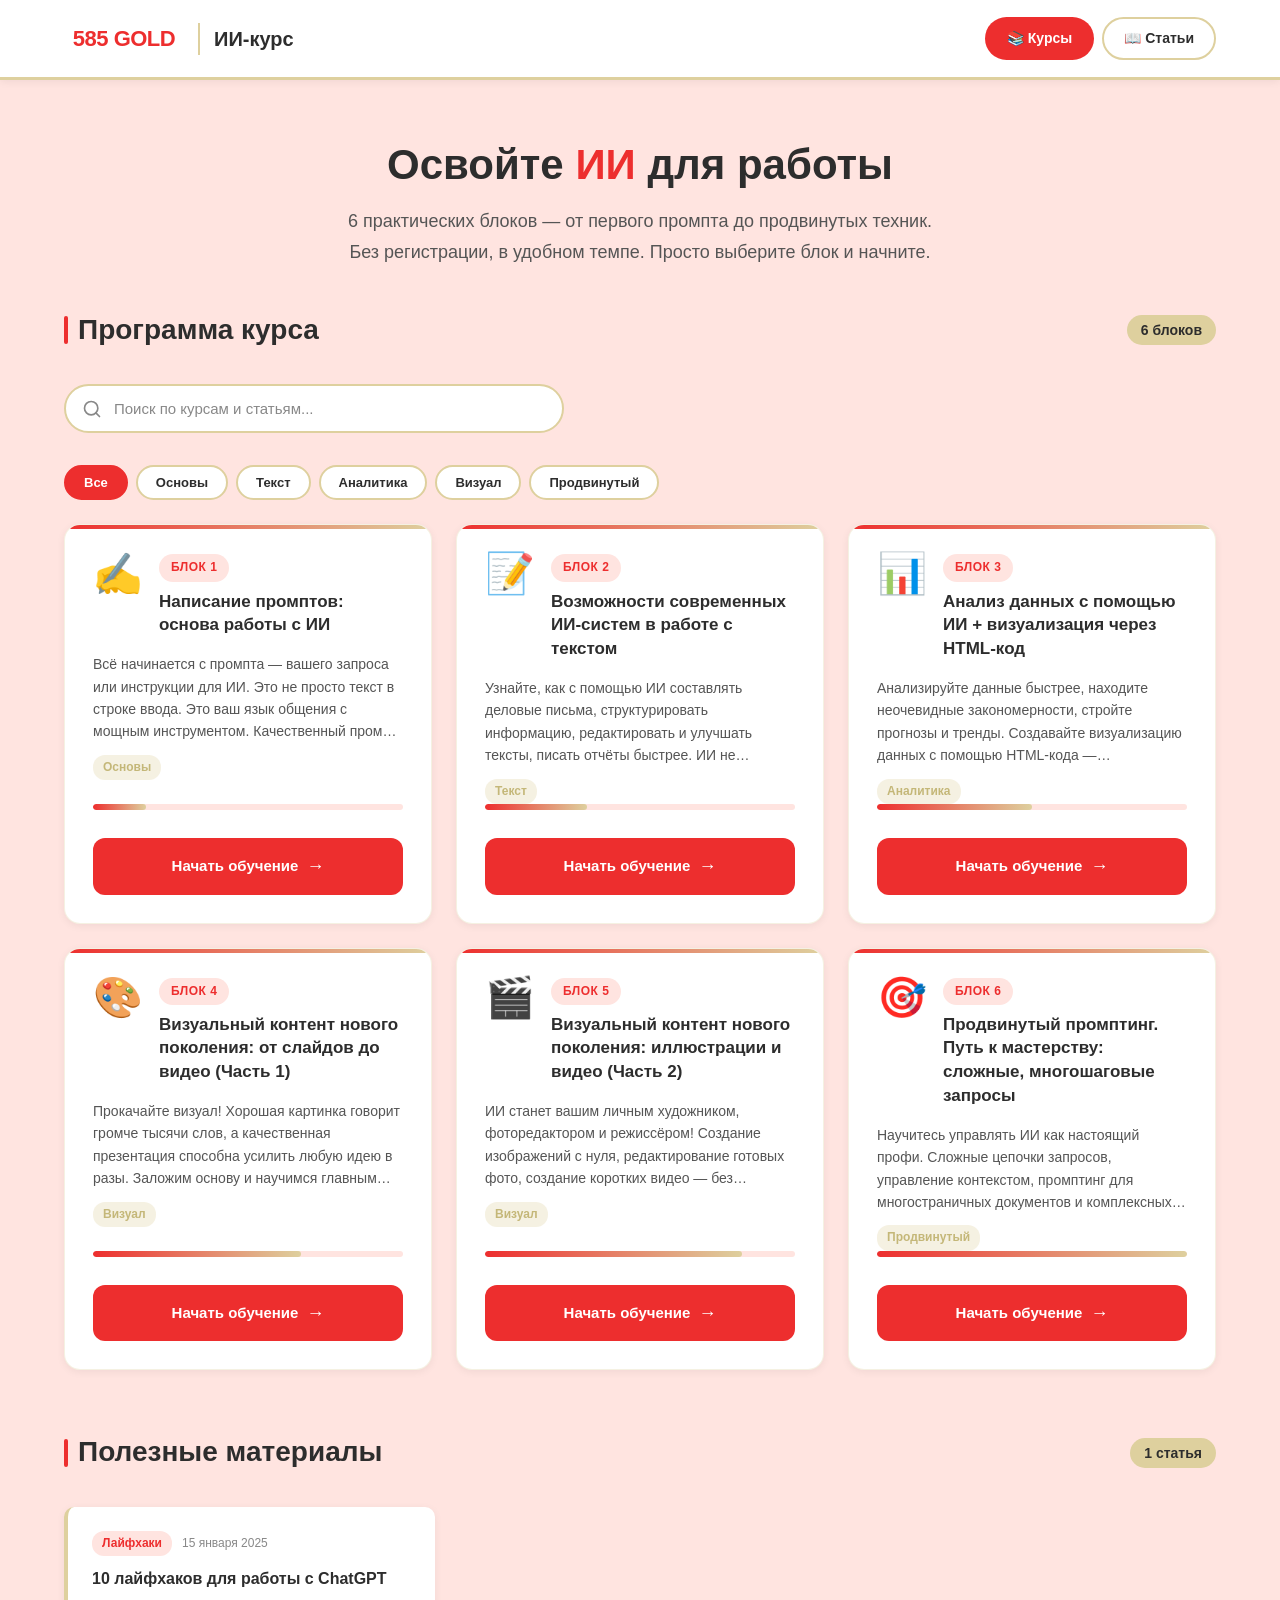
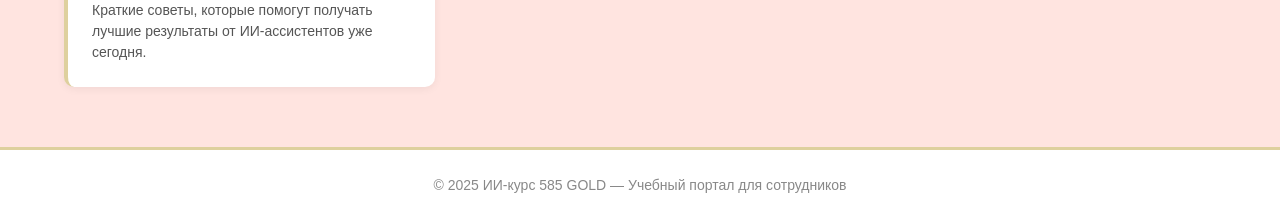
==== commit b62c7400: "fix merge" ====
--- a/index.html
+++ b/index.html
@@ -14,8 +14,9 @@
         <div class="header-inner">
             <a href="index.html" class="logo-link">
                 <div class="logo-placeholder">
-    <img src="assets/logo.svg" alt="585 GOLD" class="logo-img">
-</div>
+                    <!-- Замени строку ниже на: <img src="assets/logo.svg" alt="585 GOLD" class="logo-img"> -->
+                    <span class="logo-text-fallback">585 GOLD</span>
+                </div>
                 <span class="portal-title">ИИ-курс</span>
             </a>
             <nav class="header-nav">
@@ -81,4 +82,4 @@
     <script data-goatcounter="https://585gold.goatcounter.com/count"
         async src="//gc.zgo.at/count.js"></script>
 </body>
-</html>+</html>
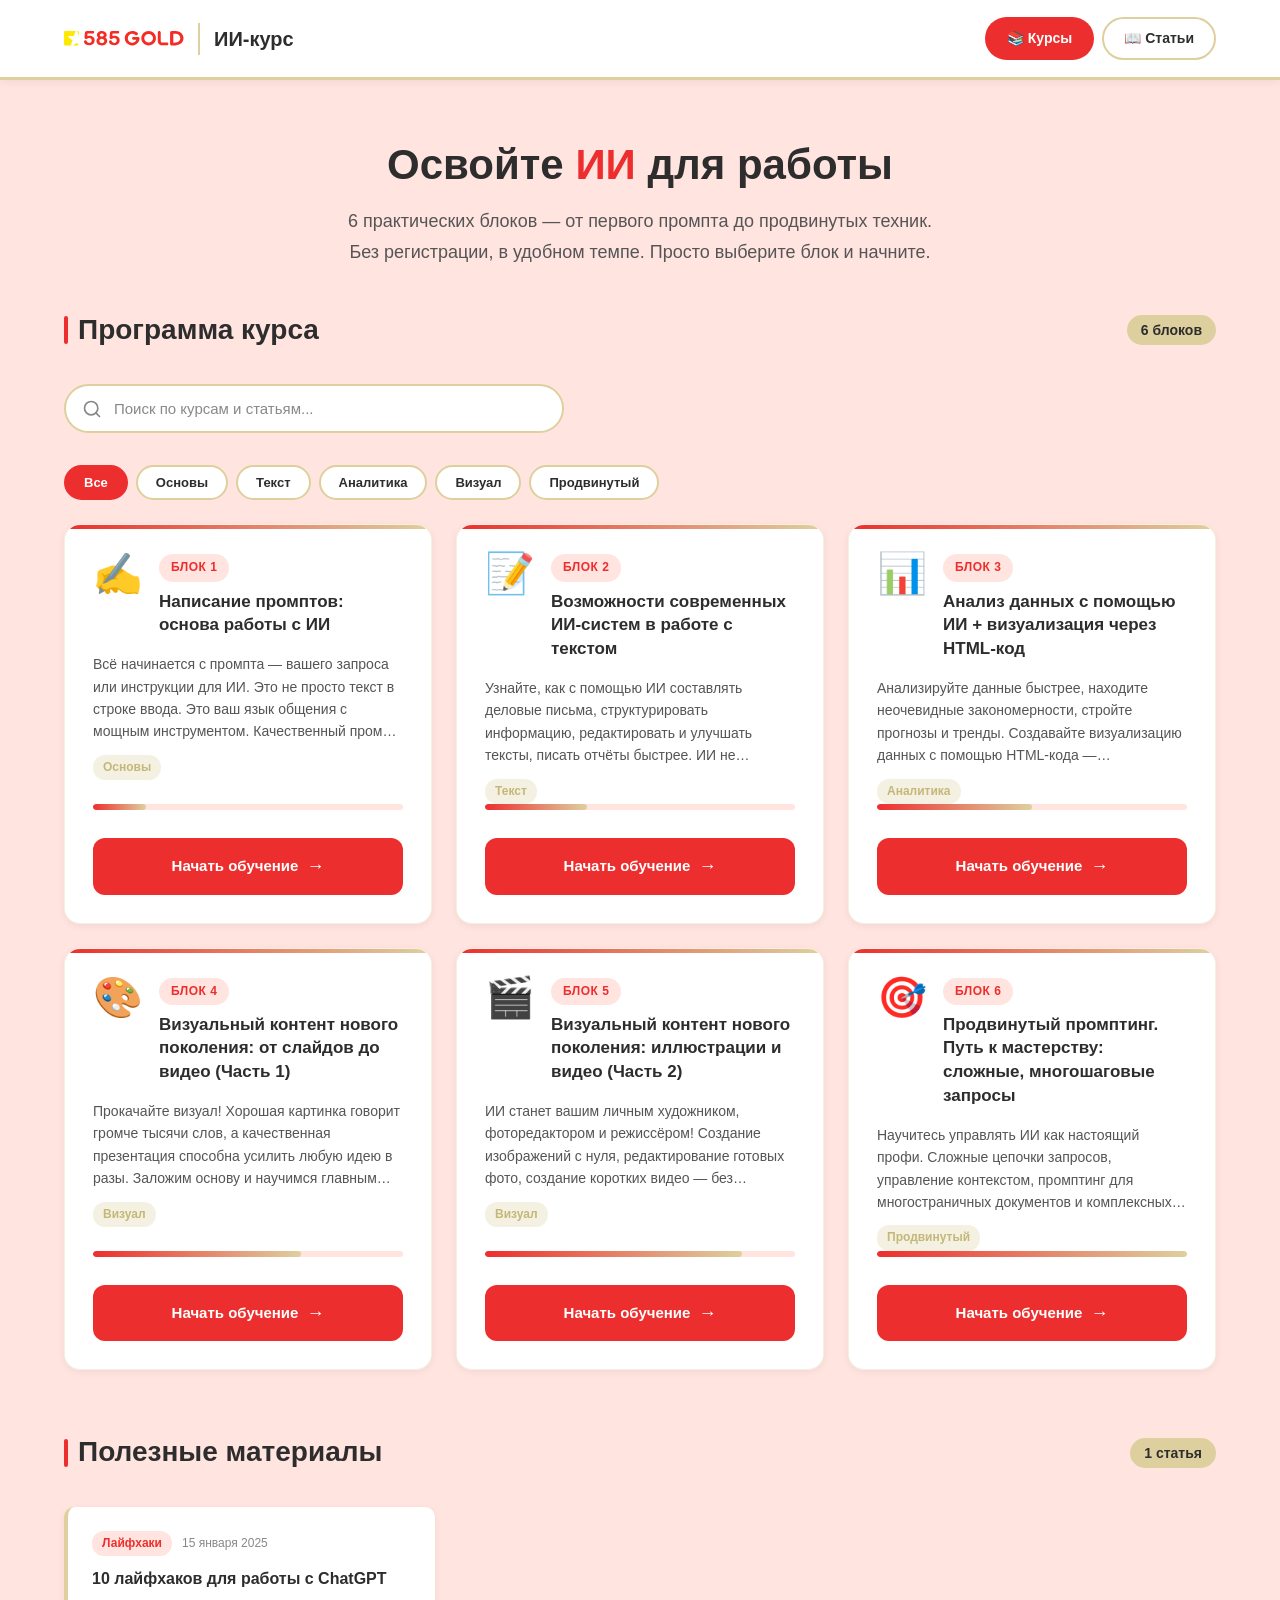
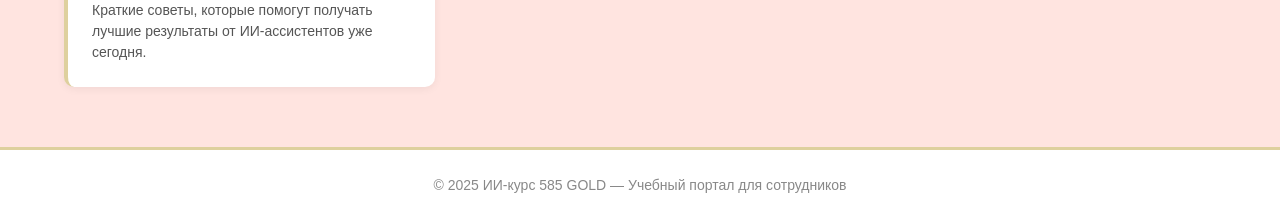
==== commit 7d0a348d: "add logo" ====
--- a/index.html
+++ b/index.html
@@ -14,9 +14,8 @@
         <div class="header-inner">
             <a href="index.html" class="logo-link">
                 <div class="logo-placeholder">
-                    <!-- Замени строку ниже на: <img src="assets/logo.svg" alt="585 GOLD" class="logo-img"> -->
-                    <span class="logo-text-fallback">585 GOLD</span>
-                </div>
+    <img src="assets/logo.svg" alt="585 GOLD" class="logo-img">
+</div>
                 <span class="portal-title">ИИ-курс</span>
             </a>
             <nav class="header-nav">
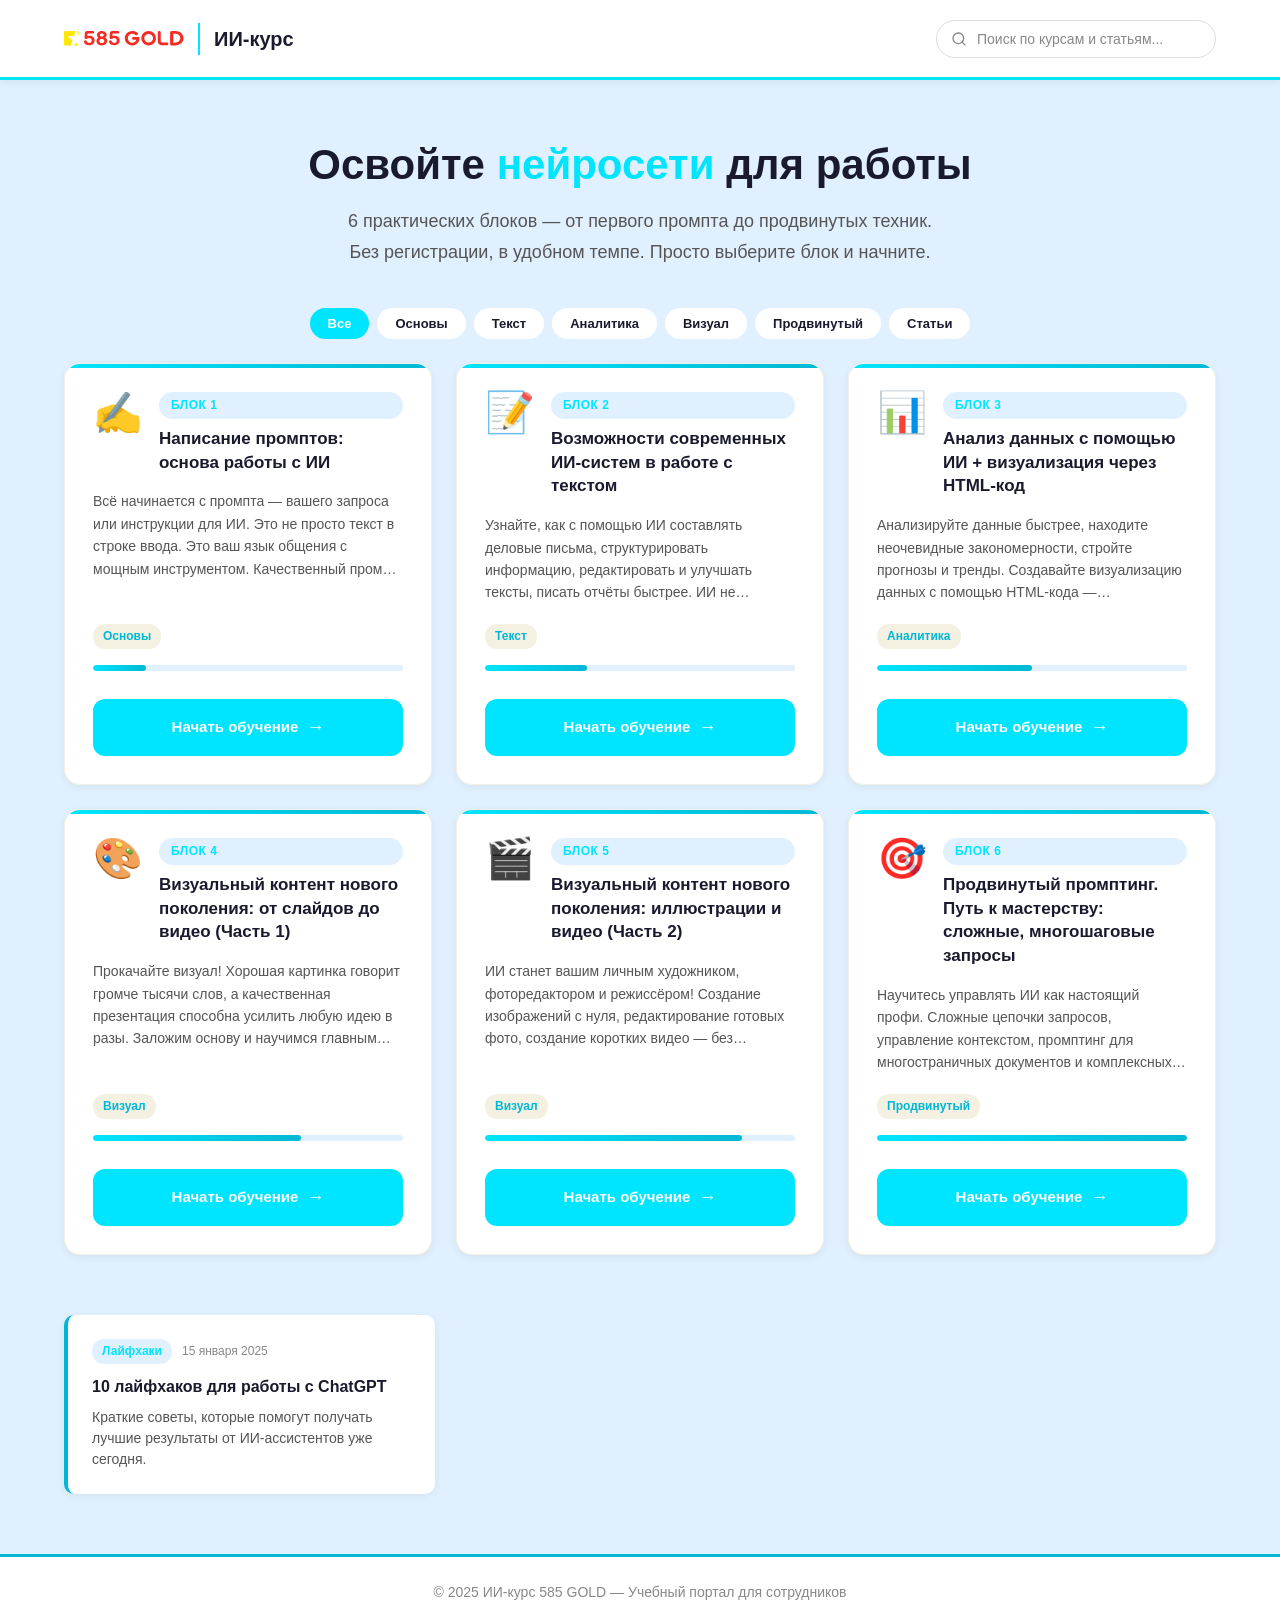
==== commit 2c0b5c8d: "Выровнены карточки, фильтры по центру, убраны дубли" ====
--- a/index.html
+++ b/index.html
@@ -14,31 +14,22 @@
         <div class="header-inner">
             <a href="index.html" class="logo-link">
                 <div class="logo-placeholder">
-    <img src="assets/logo.svg" alt="585 GOLD" class="logo-img">
-</div>
+                    <img src="assets/logo.svg" alt="585 GOLD" class="logo-img">
+                </div>
                 <span class="portal-title">ИИ-курс</span>
             </a>
-            <nav class="header-nav">
-                <a href="#courses" class="nav-btn nav-btn-courses">📚 Курсы</a>
-                <a href="#articles" class="nav-btn nav-btn-articles">📖 Статьи</a>
-            </nav>
+            <div class="header-search">
+                <input type="text" class="search-input" id="searchInput" placeholder="Поиск по курсам и статьям..." autocomplete="off">
+            </div>
         </div>
     </header>
 
     <section class="hero">
-        <h1>Освойте <span class="accent">ИИ</span> для работы</h1>
+        <h1>Освойте <span class="accent">нейросети</span> для работы</h1>
         <p>6 практических блоков — от первого промпта до продвинутых техник. Без регистрации, в удобном темпе. Просто выберите блок и начните.</p>
     </section>
 
     <section class="section scroll-anchor" id="courses">
-        <div class="section-header">
-            <h2 class="section-title">Программа курса</h2>
-            <span class="section-badge" id="coursesCount">6 блоков</span>
-        </div>
-
-        <div class="search-bar">
-            <input type="text" class="search-input" id="searchInput" placeholder="Поиск по курсам и статьям..." autocomplete="off">
-        </div>
 
         <div class="filter-buttons" id="filterButtons">
             <button class="filter-btn active" data-filter="all">Все</button>
@@ -47,6 +38,7 @@
             <button class="filter-btn" data-filter="Аналитика">Аналитика</button>
             <button class="filter-btn" data-filter="Визуал">Визуал</button>
             <button class="filter-btn" data-filter="Продвинутый">Продвинутый</button>
+            <button class="filter-btn" data-filter="Статьи">Статьи</button>
         </div>
 
         <div class="courses-grid" id="coursesGrid"></div>
@@ -58,10 +50,6 @@
     </section>
 
     <section class="section scroll-anchor" id="articles">
-        <div class="section-header">
-            <h2 class="section-title">Полезные материалы</h2>
-            <span class="section-badge" id="articlesCount">0 статей</span>
-        </div>
 
         <div class="articles-grid" id="articlesGrid"></div>
 
@@ -81,4 +69,4 @@
     <script data-goatcounter="https://585gold.goatcounter.com/count"
         async src="//gc.zgo.at/count.js"></script>
 </body>
-</html>
+</html>
--- a/style.css
+++ b/style.css
@@ -1,12 +1,12 @@
 :root {
-    --accent: #ED2E2E;
-    --accent-hover: #d42525;
-    --bg-pink: #FFE4E0;
-    --bg-pink-light: #FFF0EE;
-    --gold: #DED09E;
-    --gold-dark: #C4B778;
+    --accent: #00e5ff;
+    --accent-hover:#00b8d4;
+    --bg-pink: #e0f0ff;
+    --bg-pink-light: #f0f8ff;
+    --gold: #00b8d4;
+    --gold-dark: #00b8d4;
     --white: #FFFFFF;
-    --text-dark: #2D2D2D;
+    --text-dark: #1a1a2e;
     --text-medium: #555555;
     --text-light: #888888;
     --shadow-sm: 0 2px 8px rgba(0,0,0,0.06);
@@ -31,7 +31,7 @@
 /* === ШАПКА === */
 .header {
     background: var(--white);
-    border-bottom: 3px solid var(--gold);
+    border-bottom: 3px solid var(--accent);
     position: sticky;
     top: 0;
     z-index: 100;
@@ -65,23 +65,34 @@
     font-size: 20px;
     font-weight: 700;
     color: var(--text-dark);
-    border-left: 2px solid var(--gold);
+    border-left: 2px solid var(--accent);
     padding-left: 14px;
 }
-.header-nav { display: flex; gap: 8px; }
-.nav-btn {
-    padding: 8px 20px;
+
+/* === ПОИСК В ШАПКЕ === */
+.header-search {
+    margin-left: auto;
+}
+.header-search .search-input {
+    padding: 10px 16px 10px 40px;
+    border: 1px solid #ddd;
     border-radius: 25px;
-    text-decoration: none;
     font-size: 14px;
-    font-weight: 600;
-    transition: var(--transition);
-    border: 2px solid transparent;
-}
-.nav-btn-courses { background: var(--accent); color: var(--white); }
-.nav-btn-courses:hover { background: var(--accent-hover); }
-.nav-btn-articles { background: transparent; color: var(--text-dark); border-color: var(--gold); }
-.nav-btn-articles:hover { background: var(--gold); color: var(--text-dark); }
+    width: 280px;
+    background: var(--white);
+    outline: none;
+    transition: var(--transition);
+    background-image: url("data:image/svg+xml,%3Csvg xmlns='http://www.w3.org/2000/svg' width='16' height='16' viewBox='0 0 24 24' fill='none' stroke='%23888' stroke-width='2' stroke-linecap='round' stroke-linejoin='round'%3E%3Ccircle cx='11' cy='11' r='8'%3E%3C/circle%3E%3Cline x1='21' y1='21' x2='16.65' y2='16.65'%3E%3C/line%3E%3C/svg%3E");
+    background-repeat: no-repeat;
+    background-position: 14px center;
+}
+.header-search .search-input:focus {
+    border-color: #ccc;
+    outline: none;
+    box-shadow: none;
+}
+.header-search .search-input::placeholder { color: var(--text-light); }
+
 .back-link {
     color: var(--accent);
     text-decoration: none;
@@ -133,32 +144,12 @@
     font-weight: 600;
 }
 
-/* === ПОИСК === */
-.search-bar { margin-bottom: 32px; }
-.search-input {
-    width: 100%;
-    max-width: 500px;
-    padding: 14px 20px 14px 48px;
-    border: 2px solid var(--gold);
-    border-radius: 30px;
-    font-size: 15px;
-    background: var(--white);
-    color: var(--text-dark);
-    outline: none;
-    transition: var(--transition);
-    background-image: url("data:image/svg+xml,%3Csvg xmlns='http://www.w3.org/2000/svg' width='20' height='20' viewBox='0 0 24 24' fill='none' stroke='%23888' stroke-width='2' stroke-linecap='round' stroke-linejoin='round'%3E%3Ccircle cx='11' cy='11' r='8'%3E%3C/circle%3E%3Cline x1='21' y1='21' x2='16.65' y2='16.65'%3E%3C/line%3E%3C/svg%3E");
-    background-repeat: no-repeat;
-    background-position: 16px center;
-}
-.search-input:focus { border-color: var(--accent); box-shadow: 0 0 0 4px rgba(237, 46, 46, 0.1); }
-.search-input::placeholder { color: var(--text-light); }
-
 /* === ФИЛЬТРЫ === */
-.filter-buttons { display: flex; flex-wrap: wrap; gap: 8px; margin-bottom: 24px; }
+.filter-buttons { display: flex; flex-wrap: wrap; gap: 8px; margin-bottom: 24px;justify-content: center; }
 .filter-btn {
     padding: 8px 18px;
     border-radius: 25px;
-    border: 2px solid var(--gold);
+    border: none;
     background: var(--white);
     color: var(--text-dark);
     font-size: 13px;
@@ -336,18 +327,34 @@
 /* === АДАПТИВ === */
 @media (max-width: 768px) {
     .header-inner { flex-direction: column; gap: 12px; }
-    .header-nav { width: 100%; justify-content: center; }
+    .header-search { width: 100%; }
+    .header-search .search-input { width: 100%; }
     .hero { padding: 40px 20px 30px; }
     .hero h1 { font-size: 28px; }
     .hero p { font-size: 16px; }
     .section-header { flex-direction: column; align-items: flex-start; gap: 8px; }
     .courses-grid { grid-template-columns: 1fr; }
     .articles-grid { grid-template-columns: 1fr; }
-    .search-input { max-width: 100%; }
     .article-container { padding: 24px; }
     .article-container h1 { font-size: 24px; }
     .portal-title { font-size: 16px; }
     .section-title { font-size: 22px; }
+}
+/* === ВЫРАВНИВАНИЕ ВНУТРИ КАРТОЧЕК === */
+.card-header-text {
+    display: flex;
+    flex-direction: column;
+    min-height: 70px;
+}
+
+.card-body {
+    padding: 16px 28px 0;
+    flex-grow: 1;
+}
+
+.card-meta {
+    padding: 8px 28px 16px;
+    margin-top: auto;
 }
 @media (max-width: 400px) {
     .card-header { padding: 20px 20px 0; }
